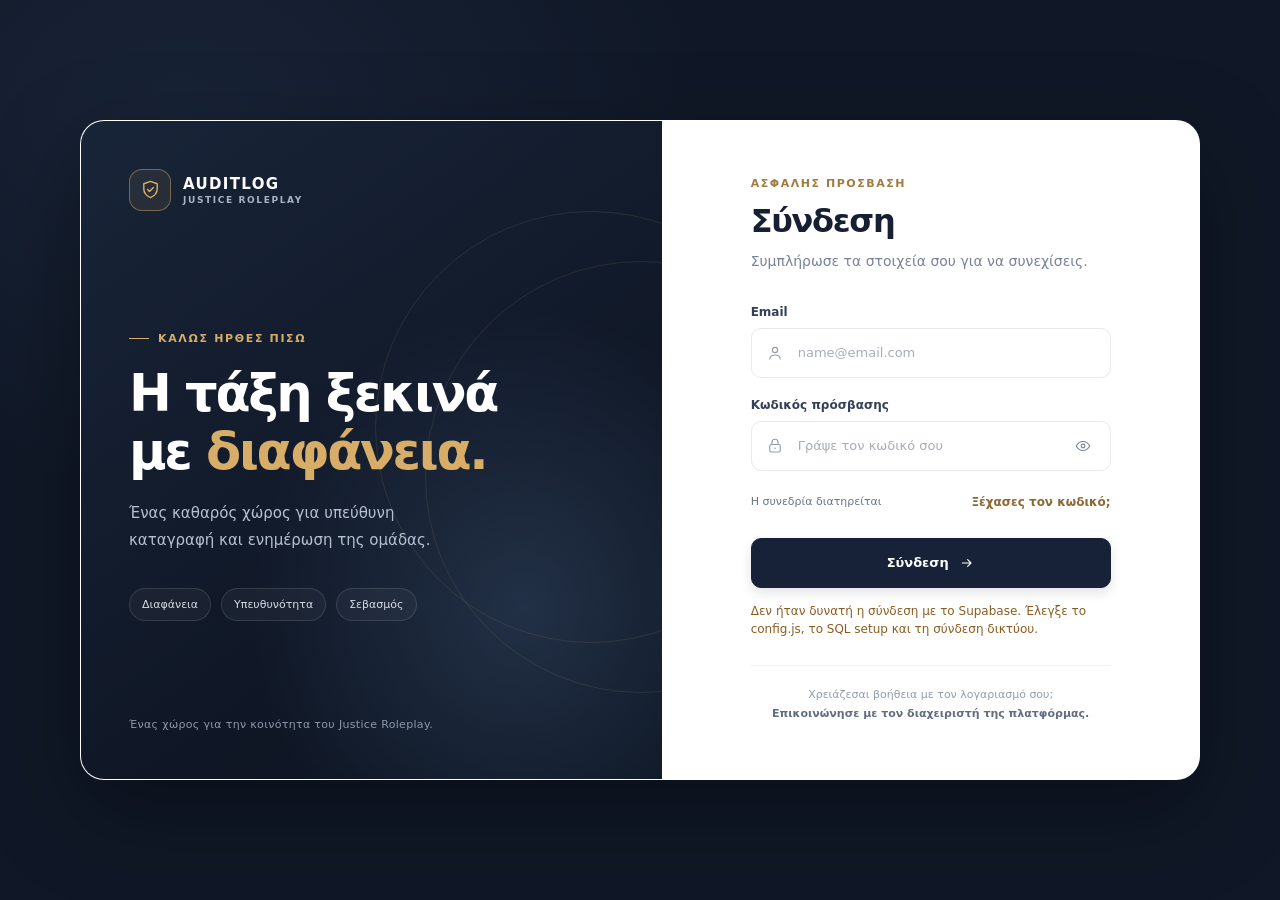
==== index.html @ 9b8187bd "Add Supabase ticketing app Co-authored-by: Copilot <223556219+Copilot@users.noreply.github.com>" ====
<!DOCTYPE html>
<html lang="el">
<head>
    <meta charset="UTF-8">
    <meta name="viewport" content="width=device-width, initial-scale=1.0">
    <meta name="theme-color" content="#101827">
    <meta name="description" content="Συνδεθείτε στην πλατφόρμα AuditLog του Justice Roleplay.">
    <title>Σύνδεση | EditorTeam Hellas</title>
    <style>
        :root {
            font-family: Inter, ui-sans-serif, system-ui, -apple-system, BlinkMacSystemFont, "Segoe UI", sans-serif;
            color: #172033;
            font-synthesis: none;
            text-rendering: optimizeLegibility;
            -webkit-font-smoothing: antialiased;
            --gold: #d7ad68;
            --muted: #788196;
        }

        * { box-sizing: border-box; }

        body {
            min-width: 320px;
            min-height: 100vh;
            display: grid;
            place-items: center;
            margin: 0;
            padding: 32px;
            background: radial-gradient(ellipse at 14% 12%, rgb(44 62 91 / 28%), transparent 34%), #101827;
        }

        button, input { font: inherit; }

        .layout {
            width: min(1120px, 100%);
            min-height: 660px;
            display: grid;
            grid-template-columns: 1.04fr .96fr;
            overflow: hidden;
            border: 1px solid rgb(255 255 255 / 9%);
            border-radius: 24px;
            background: #fff;
            box-shadow: 0 32px 90px rgb(0 0 0 / 34%);
        }

        .intro {
            position: relative;
            display: flex;
            flex-direction: column;
            justify-content: space-between;
            overflow: hidden;
            padding: 48px;
            color: #fff;
            background: radial-gradient(ellipse at 76% 74%, rgb(40 57 81 / 75%), transparent 43%), linear-gradient(145deg, #182438, #101827 62%, #0c1421);
        }

        .intro::before, .intro::after {
            position: absolute;
            right: -195px;
            bottom: 86px;
            width: 430px;
            height: 430px;
            border: 1px solid rgb(215 173 104 / 12%);
            border-radius: 50%;
            content: "";
            pointer-events: none;
        }

        .intro::after { right: -145px; bottom: 136px; }
        .brand, .intro-copy, .intro-footer { position: relative; z-index: 1; }

        .brand {
            display: inline-flex;
            align-items: center;
            gap: 12px;
            width: fit-content;
            color: #fff;
            text-decoration: none;
        }

        .brand-mark {
            width: 42px;
            height: 42px;
            display: grid;
            place-items: center;
            border: 1px solid rgb(215 173 104 / 46%);
            border-radius: 13px;
            color: var(--gold);
            background: rgb(215 173 104 / 9%);
        }

        .brand-mark svg { width: 23px; height: 23px; }
        .brand-name { display: grid; gap: 2px; font-size: 15px; font-weight: 700; letter-spacing: .09em; }
        .brand-name small { color: #aab4c4; font-size: 9px; font-weight: 600; letter-spacing: .18em; }

        .intro-copy { max-width: 420px; margin: 70px 0 54px; }
        .eyebrow {
            display: inline-flex;
            align-items: center;
            gap: 9px;
            margin: 0 0 20px;
            color: var(--gold);
            font-size: 11px;
            font-weight: 700;
            letter-spacing: .15em;
            text-transform: uppercase;
        }

        .eyebrow::before { width: 20px; height: 1px; background: currentColor; content: ""; }
        h1 { margin: 0; font-size: clamp(36px, 4vw, 52px); font-weight: 600; letter-spacing: -.045em; line-height: 1.13; }
        h1 span { color: var(--gold); }

        .intro-description { max-width: 350px; margin: 20px 0 0; color: #b7c0ce; font-size: 15px; line-height: 1.8; }
        .principles { display: flex; flex-wrap: wrap; gap: 10px; margin-top: 34px; }
        .principles span { padding: 9px 12px; border: 1px solid rgb(255 255 255 / 12%); border-radius: 999px; color: #d6dce5; background: rgb(255 255 255 / 4%); font-size: 11px; }
        .intro-footer { color: #8d99aa; font-size: 11px; letter-spacing: .03em; }

        .form-panel { display: flex; align-items: center; justify-content: center; padding: 56px clamp(32px, 6vw, 76px); }
        .form-content { width: min(100%, 360px); }
        .form-kicker { margin: 0 0 12px; color: #a17b40; font-size: 11px; font-weight: 700; letter-spacing: .14em; text-transform: uppercase; }
        h2 { margin: 0; color: #172033; font-size: 32px; font-weight: 650; letter-spacing: -.04em; }
        .form-lead { margin: 10px 0 32px; color: var(--muted); font-size: 14px; line-height: 1.65; }
        .field { margin-bottom: 20px; }
        .field-label { display: block; margin-bottom: 9px; color: #344055; font-size: 12px; font-weight: 650; }
        .input-wrap { position: relative; }

        .input-icon {
            position: absolute;
            top: 50%;
            left: 15px;
            width: 18px;
            height: 18px;
            color: #929bad;
            pointer-events: none;
            transform: translateY(-50%);
        }

        .text-input {
            width: 100%;
            height: 50px;
            padding: 0 46px;
            border: 1px solid #e6e9ef;
            border-radius: 10px;
            outline: none;
            color: #172033;
            background: #fff;
            font-size: 13px;
            transition: border-color 160ms ease, box-shadow 160ms ease;
        }

        .text-input::placeholder { color: #a6adba; }
        .text-input:hover { border-color: #cbd1dc; }
        .text-input:focus { border-color: #b08a50; box-shadow: 0 0 0 3px rgb(215 173 104 / 18%); }

        .password-toggle {
            position: absolute;
            top: 50%;
            right: 12px;
            width: 32px;
            height: 32px;
            display: grid;
            place-items: center;
            padding: 0;
            border: 0;
            border-radius: 7px;
            color: #788196;
            background: transparent;
            cursor: pointer;
            transform: translateY(-50%);
        }

        .password-toggle:hover { color: #172033; background: #f3f5f8; }
        .password-toggle svg { width: 18px; height: 18px; }
        .password-toggle:focus-visible, .recovery-button:focus-visible, .submit-button:focus-visible { outline: 3px solid rgb(215 173 104 / 48%); outline-offset: 3px; }
        .form-options { display: flex; align-items: center; justify-content: space-between; gap: 12px; margin: 4px 0 25px; }
        .remember { color: #697387; font-size: 11px; }

        .recovery-button {
            padding: 4px 0;
            border: 0;
            color: #8c6835;
            background: transparent;
            font-size: 12px;
            font-weight: 650;
            cursor: pointer;
        }

        .recovery-button:hover { color: #64491f; text-decoration: underline; text-underline-offset: 3px; }

        .submit-button {
            width: 100%;
            min-height: 50px;
            display: flex;
            align-items: center;
            justify-content: center;
            gap: 10px;
            border: 1px solid #172238;
            border-radius: 10px;
            color: #fff;
            background: #172238;
            box-shadow: 0 5px 12px rgb(23 34 56 / 12%);
            font-size: 13px;
            font-weight: 650;
            cursor: pointer;
            transition: background 160ms ease, transform 160ms ease, box-shadow 160ms ease;
        }

        .submit-button:hover { background: #24334d; box-shadow: 0 8px 18px rgb(23 34 56 / 18%); transform: translateY(-1px); }
        .submit-button:active { transform: translateY(0); }
        .submit-button svg { width: 16px; height: 16px; }
        .status-message { min-height: 20px; margin: 14px 0 0; color: #8b5c21; font-size: 12px; line-height: 1.55; }
        .form-divider { height: 1px; margin: 26px 0 20px; background: #edf0f4; }
        .support-note { margin: 0; color: #929bad; font-size: 11px; line-height: 1.7; text-align: center; }
        .support-note strong { color: #626d80; font-weight: 600; }
        [hidden] { display: none !important; }
        .dashboard { width: min(100%, 560px); }
        .dashboard-header { display: flex; align-items: flex-start; justify-content: space-between; gap: 16px; margin-bottom: 24px; }
        .dashboard-header h2 { font-size: 28px; }
        .dashboard-header p { margin: 7px 0 0; color: var(--muted); font-size: 13px; }
        .sign-out-button { flex: 0 0 auto; padding: 9px 12px; border: 1px solid #e6e9ef; border-radius: 8px; color: #626d80; background: #fff; font-size: 12px; cursor: pointer; }
        .sign-out-button:hover { border-color: #cbd1dc; color: #172033; }
        .ticket-form { padding: 18px; border: 1px solid #e6e9ef; border-radius: 12px; background: #fafbfc; }
        .ticket-form h3, .ticket-list-heading { margin: 0 0 14px; color: #172033; font-size: 14px; font-weight: 650; }
        .ticket-form .field { margin-bottom: 14px; }
        .ticket-form .field:last-of-type { margin-bottom: 16px; }
        .ticket-form textarea { min-height: 100px; padding: 13px 14px; resize: vertical; line-height: 1.5; }
        .ticket-form .text-input { padding-right: 14px; padding-left: 14px; }
        .ticket-form .submit-button { min-height: 44px; }
        .admin-label { display: inline-flex; margin: 0 0 16px; padding: 6px 9px; border-radius: 999px; color: #76551e; background: #f7eedc; font-size: 10px; font-weight: 700; letter-spacing: .05em; }
        .ticket-list-section { margin-top: 26px; }
        .ticket-list-heading { display: flex; align-items: center; justify-content: space-between; }
        .ticket-list { display: grid; gap: 10px; max-height: 290px; overflow-y: auto; }
        .ticket-card { padding: 14px; border: 1px solid #e8ebf0; border-radius: 10px; background: #fff; }
        .ticket-card-top { display: flex; align-items: center; justify-content: space-between; gap: 10px; }
        .ticket-number { color: #8c6835; font-family: ui-monospace, SFMono-Regular, Menlo, monospace; font-size: 12px; font-weight: 700; }
        .ticket-date, .ticket-requester { display: block; margin-top: 5px; color: #929bad; font-size: 10px; }
        .ticket-subject { margin: 12px 0 5px; color: #253148; font-size: 13px; font-weight: 650; overflow-wrap: anywhere; }
        .ticket-description { margin: 0; color: #697387; font-size: 12px; line-height: 1.55; white-space: pre-wrap; overflow-wrap: anywhere; }
        .ticket-status { max-width: 145px; padding: 6px 8px; border: 1px solid #e6e9ef; border-radius: 7px; color: #596477; background: #fff; font-size: 10px; }
        .ticket-message { min-height: 19px; margin: 10px 0 0; color: #697387; font-size: 11px; line-height: 1.5; }
        .ticket-message[data-error="true"] { color: #a33e36; }
        .empty-tickets { padding: 18px 12px; border: 1px dashed #dfe3ea; border-radius: 9px; color: #929bad; font-size: 12px; text-align: center; }

        @media (max-width: 820px) {
            body { padding: 20px; }
            .layout { width: min(700px, 100%); min-height: 0; grid-template-columns: 1fr; border-radius: 20px; }
            .intro { min-height: 250px; padding: 28px 32px; }
            .intro-copy { margin: 34px 0 20px; }
            .intro h1 { max-width: 390px; font-size: 36px; }
            .intro-description, .principles, .intro-footer { display: none; }
            .form-panel { padding: 38px 32px 34px; }
            .dashboard { width: min(100%, 560px); }
        }

        @media (max-width: 420px) {
            body { display: block; padding: 12px; }
            .layout { margin: 0 auto; border-radius: 16px; }
            .intro { min-height: 210px; padding: 22px 24px; }
            .brand-mark { width: 38px; height: 38px; }
            .intro-copy { margin-top: 26px; }
            .intro h1 { font-size: 31px; }
            .form-panel { padding: 32px 24px 28px; }
            h2 { font-size: 29px; }
        }

        @media (prefers-reduced-motion: reduce) {
            *, *::before, *::after { scroll-behavior: auto !important; transition-duration: .01ms !important; }
        }
    </style>
</head>
<body>
    <main class="layout">
        <section class="intro" aria-labelledby="welcome-title">
            <a class="brand" href="./" aria-label="AuditLog — αρχική σελίδα">
                <span class="brand-mark" aria-hidden="true">
                    <svg viewBox="0 0 24 24" fill="none">
                        <path d="M12 3.5 19 6v5.3c0 4.2-2.8 7.4-7 9.2-4.2-1.8-7-5-7-9.2V6l7-2.5Z" stroke="currentColor" stroke-width="1.5" stroke-linejoin="round"/>
                        <path d="m9 12 2 2 4-4" stroke="currentColor" stroke-width="1.5" stroke-linecap="round" stroke-linejoin="round"/>
                    </svg>
                </span>
                <span class="brand-name">AUDITLOG<small>JUSTICE ROLEPLAY</small></span>
            </a>
            <div class="intro-copy">
                <p class="eyebrow">Καλώς ήρθες πίσω</p>
                <h1 id="welcome-title">Η τάξη ξεκινά<br>με <span>διαφάνεια.</span></h1>
                <p class="intro-description">Ένας καθαρός χώρος για υπεύθυνη καταγραφή και ενημέρωση της ομάδας.</p>
                <div class="principles" aria-label="Αρχές της πλατφόρμας">
                    <span>Διαφάνεια</span><span>Υπευθυνότητα</span><span>Σεβασμός</span>
                </div>
            </div>
            <footer class="intro-footer">Ένας χώρος για την κοινότητα του Justice Roleplay.</footer>
        </section>

        <section class="form-panel" aria-labelledby="login-title">
            <div class="form-content" id="auth-view">
                <p class="form-kicker">Ασφαλής πρόσβαση</p>
                <h2 id="login-title">Σύνδεση</h2>
                <p class="form-lead">Συμπλήρωσε τα στοιχεία σου για να συνεχίσεις.</p>
                <form id="login-form">
                    <div class="field">
                        <label class="field-label" for="email">Email</label>
                        <div class="input-wrap">
                            <svg class="input-icon" aria-hidden="true" viewBox="0 0 24 24" fill="none">
                                <circle cx="12" cy="8" r="3.5" stroke="currentColor" stroke-width="1.5"/>
                                <path d="M5 20c.5-3.3 3.1-5.3 7-5.3s6.5 2 7 5.3" stroke="currentColor" stroke-width="1.5" stroke-linecap="round"/>
                            </svg>
                            <input class="text-input" id="email" name="email" type="email" placeholder="name@email.com" autocomplete="email" autocapitalize="none" spellcheck="false" required>
                        </div>
                    </div>
                    <div class="field">
                        <label class="field-label" for="password">Κωδικός πρόσβασης</label>
                        <div class="input-wrap">
                            <svg class="input-icon" aria-hidden="true" viewBox="0 0 24 24" fill="none">
                                <rect x="5" y="10" width="14" height="10" rx="2" stroke="currentColor" stroke-width="1.5"/>
                                <path d="M8 10V7a4 4 0 1 1 8 0v3" stroke="currentColor" stroke-width="1.5" stroke-linecap="round"/>
                                <circle cx="12" cy="15" r="1" fill="currentColor"/>
                            </svg>
                            <input class="text-input" id="password" name="password" type="password" placeholder="Γράψε τον κωδικό σου" autocomplete="current-password" required>
                            <button class="password-toggle" id="password-toggle" type="button" aria-label="Εμφάνιση κωδικού" aria-pressed="false">
                                <svg viewBox="0 0 24 24" fill="none" aria-hidden="true">
                                    <path d="M3 12s3.2-6 9-6 9 6 9 6-3.2 6-9 6-9-6-9-6Z" stroke="currentColor" stroke-width="1.5" stroke-linejoin="round"/>
                                    <circle cx="12" cy="12" r="2.5" stroke="currentColor" stroke-width="1.5"/>
                                </svg>
                            </button>
                        </div>
                    </div>
                    <div class="form-options">
                        <span class="remember">Η συνεδρία διατηρείται</span>
                        <button class="recovery-button" id="recovery-button" type="button">Ξέχασες τον κωδικό;</button>
                    </div>
                    <button class="submit-button" type="submit">
                        Σύνδεση
                        <svg viewBox="0 0 24 24" fill="none" aria-hidden="true"><path d="M5 12h13m-5-5 5 5-5 5" stroke="currentColor" stroke-width="1.7" stroke-linecap="round" stroke-linejoin="round"/></svg>
                    </button>
                    <p class="status-message" id="form-message" role="status" aria-live="polite"></p>
                </form>
                <div class="form-divider" aria-hidden="true"></div>
                <p class="support-note">Χρειάζεσαι βοήθεια με τον λογαριασμό σου;<br><strong>Επικοινώνησε με τον διαχειριστή της πλατφόρμας.</strong></p>
            </div>
            <section class="form-content" id="password-reset-view" aria-labelledby="reset-title" hidden>
                <p class="form-kicker">Ανάκτηση λογαριασμού</p>
                <h2 id="reset-title">Νέος κωδικός</h2>
                <p class="form-lead">Επίλεξε νέο κωδικό πρόσβασης τουλάχιστον 10 χαρακτήρων.</p>
                <form id="password-reset-form">
                    <div class="field">
                        <label class="field-label" for="new-password">Νέος κωδικός</label>
                        <input class="text-input" id="new-password" name="password" type="password" autocomplete="new-password" minlength="10" required>
                    </div>
                    <div class="field">
                        <label class="field-label" for="confirm-password">Επιβεβαίωση κωδικού</label>
                        <input class="text-input" id="confirm-password" name="confirm-password" type="password" autocomplete="new-password" minlength="10" required>
                    </div>
                    <button class="submit-button" type="submit">Αποθήκευση κωδικού</button>
                    <p class="status-message" id="reset-message" role="status" aria-live="polite"></p>
                </form>
            </section>
            <section class="dashboard" id="tickets-view" aria-labelledby="dashboard-title" hidden>
                <div class="dashboard-header">
                    <div>
                        <p class="form-kicker">Κέντρο αιτημάτων</p>
                        <h2 id="dashboard-title">Τα tickets</h2>
                        <p id="account-label"></p>
                    </div>
                    <button class="sign-out-button" id="sign-out-button" type="button">Αποσύνδεση</button>
                </div>
                <p class="admin-label" id="admin-label" hidden>ΔΙΑΧΕΙΡΙΣΗ ADMIN</p>
                <form class="ticket-form" id="ticket-form">
                    <h3>Νέο αίτημα</h3>
                    <div class="field">
                        <label class="field-label" for="ticket-subject">Θέμα</label>
                        <input class="text-input" id="ticket-subject" name="subject" type="text" maxlength="120" placeholder="Σύντομη περιγραφή του αιτήματος" required>
                    </div>
                    <div class="field">
                        <label class="field-label" for="ticket-description">Περιγραφή</label>
                        <textarea class="text-input" id="ticket-description" name="description" maxlength="5000" placeholder="Περιέγραψε το αίτημά σου με λεπτομέρειες..." required></textarea>
                    </div>
                    <button class="submit-button" type="submit">Υποβολή ticket</button>
                    <p class="ticket-message" id="create-message" role="status" aria-live="polite"></p>
                </form>
                <section class="ticket-list-section" aria-labelledby="ticket-list-title">
                    <h3 class="ticket-list-heading" id="ticket-list-title">Τα αιτήματά σου</h3>
                    <div class="ticket-list" id="ticket-list" aria-live="polite"></div>
                    <p class="ticket-message" id="list-message" role="status" aria-live="polite"></p>
                </section>
            </section>
        </section>
    </main>
    <script type="module" src="./app.js"></script>
</body>
</html>
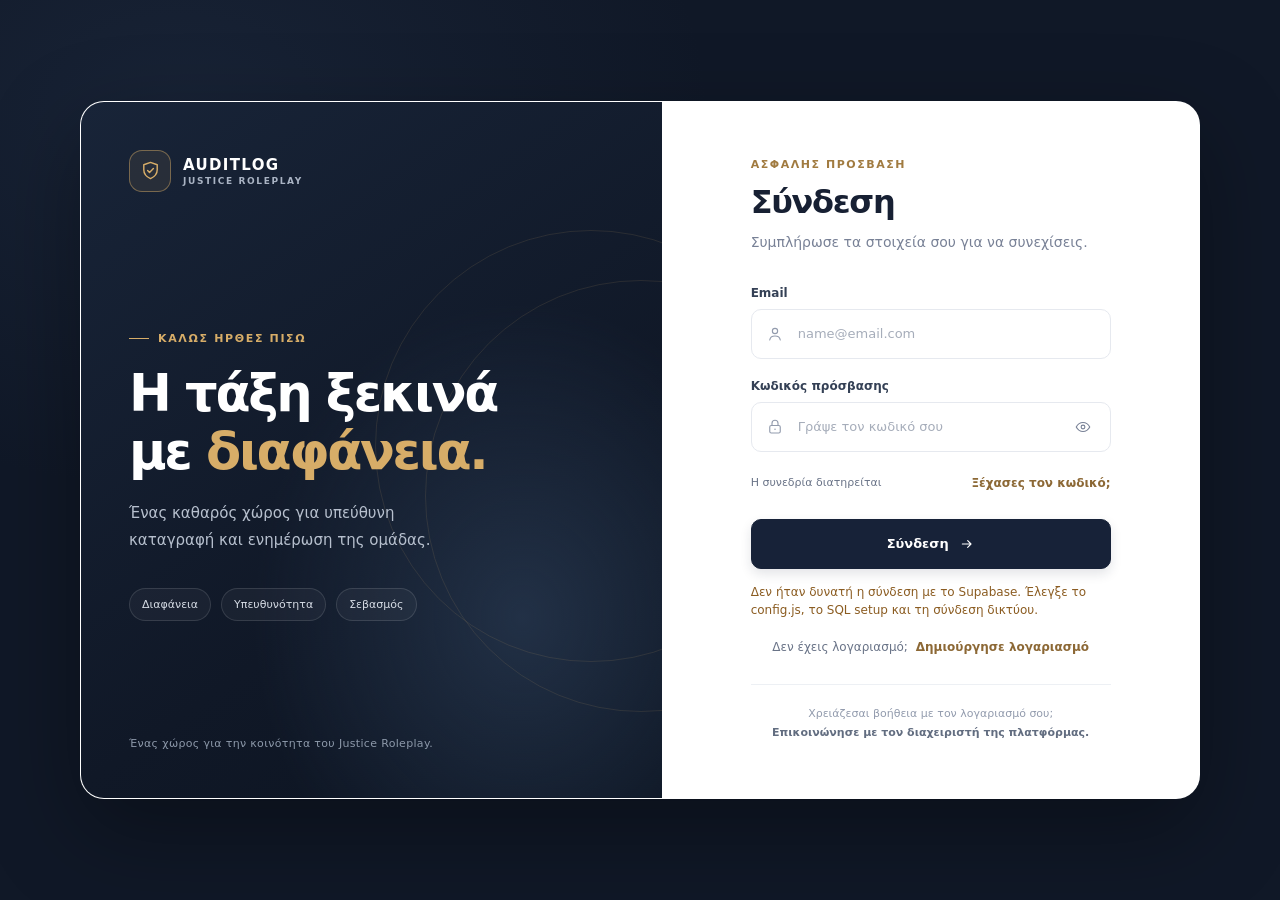
==== commit 1aa07275: "Pending changes exported from your codespace" ====
--- a/index.html
+++ b/index.html
@@ -6,269 +6,17 @@
     <meta name="theme-color" content="#101827">
     <meta name="description" content="Συνδεθείτε στην πλατφόρμα AuditLog του Justice Roleplay.">
     <title>Σύνδεση | EditorTeam Hellas</title>
-    <style>
-        :root {
-            font-family: Inter, ui-sans-serif, system-ui, -apple-system, BlinkMacSystemFont, "Segoe UI", sans-serif;
-            color: #172033;
-            font-synthesis: none;
-            text-rendering: optimizeLegibility;
-            -webkit-font-smoothing: antialiased;
-            --gold: #d7ad68;
-            --muted: #788196;
-        }
-
-        * { box-sizing: border-box; }
-
-        body {
-            min-width: 320px;
-            min-height: 100vh;
-            display: grid;
-            place-items: center;
-            margin: 0;
-            padding: 32px;
-            background: radial-gradient(ellipse at 14% 12%, rgb(44 62 91 / 28%), transparent 34%), #101827;
-        }
-
-        button, input { font: inherit; }
-
-        .layout {
-            width: min(1120px, 100%);
-            min-height: 660px;
-            display: grid;
-            grid-template-columns: 1.04fr .96fr;
-            overflow: hidden;
-            border: 1px solid rgb(255 255 255 / 9%);
-            border-radius: 24px;
-            background: #fff;
-            box-shadow: 0 32px 90px rgb(0 0 0 / 34%);
-        }
-
-        .intro {
-            position: relative;
-            display: flex;
-            flex-direction: column;
-            justify-content: space-between;
-            overflow: hidden;
-            padding: 48px;
-            color: #fff;
-            background: radial-gradient(ellipse at 76% 74%, rgb(40 57 81 / 75%), transparent 43%), linear-gradient(145deg, #182438, #101827 62%, #0c1421);
-        }
-
-        .intro::before, .intro::after {
-            position: absolute;
-            right: -195px;
-            bottom: 86px;
-            width: 430px;
-            height: 430px;
-            border: 1px solid rgb(215 173 104 / 12%);
-            border-radius: 50%;
-            content: "";
-            pointer-events: none;
-        }
-
-        .intro::after { right: -145px; bottom: 136px; }
-        .brand, .intro-copy, .intro-footer { position: relative; z-index: 1; }
-
-        .brand {
-            display: inline-flex;
-            align-items: center;
-            gap: 12px;
-            width: fit-content;
-            color: #fff;
-            text-decoration: none;
-        }
-
-        .brand-mark {
-            width: 42px;
-            height: 42px;
-            display: grid;
-            place-items: center;
-            border: 1px solid rgb(215 173 104 / 46%);
-            border-radius: 13px;
-            color: var(--gold);
-            background: rgb(215 173 104 / 9%);
-        }
-
-        .brand-mark svg { width: 23px; height: 23px; }
-        .brand-name { display: grid; gap: 2px; font-size: 15px; font-weight: 700; letter-spacing: .09em; }
-        .brand-name small { color: #aab4c4; font-size: 9px; font-weight: 600; letter-spacing: .18em; }
-
-        .intro-copy { max-width: 420px; margin: 70px 0 54px; }
-        .eyebrow {
-            display: inline-flex;
-            align-items: center;
-            gap: 9px;
-            margin: 0 0 20px;
-            color: var(--gold);
-            font-size: 11px;
-            font-weight: 700;
-            letter-spacing: .15em;
-            text-transform: uppercase;
-        }
-
-        .eyebrow::before { width: 20px; height: 1px; background: currentColor; content: ""; }
-        h1 { margin: 0; font-size: clamp(36px, 4vw, 52px); font-weight: 600; letter-spacing: -.045em; line-height: 1.13; }
-        h1 span { color: var(--gold); }
-
-        .intro-description { max-width: 350px; margin: 20px 0 0; color: #b7c0ce; font-size: 15px; line-height: 1.8; }
-        .principles { display: flex; flex-wrap: wrap; gap: 10px; margin-top: 34px; }
-        .principles span { padding: 9px 12px; border: 1px solid rgb(255 255 255 / 12%); border-radius: 999px; color: #d6dce5; background: rgb(255 255 255 / 4%); font-size: 11px; }
-        .intro-footer { color: #8d99aa; font-size: 11px; letter-spacing: .03em; }
-
-        .form-panel { display: flex; align-items: center; justify-content: center; padding: 56px clamp(32px, 6vw, 76px); }
-        .form-content { width: min(100%, 360px); }
-        .form-kicker { margin: 0 0 12px; color: #a17b40; font-size: 11px; font-weight: 700; letter-spacing: .14em; text-transform: uppercase; }
-        h2 { margin: 0; color: #172033; font-size: 32px; font-weight: 650; letter-spacing: -.04em; }
-        .form-lead { margin: 10px 0 32px; color: var(--muted); font-size: 14px; line-height: 1.65; }
-        .field { margin-bottom: 20px; }
-        .field-label { display: block; margin-bottom: 9px; color: #344055; font-size: 12px; font-weight: 650; }
-        .input-wrap { position: relative; }
-
-        .input-icon {
-            position: absolute;
-            top: 50%;
-            left: 15px;
-            width: 18px;
-            height: 18px;
-            color: #929bad;
-            pointer-events: none;
-            transform: translateY(-50%);
-        }
-
-        .text-input {
-            width: 100%;
-            height: 50px;
-            padding: 0 46px;
-            border: 1px solid #e6e9ef;
-            border-radius: 10px;
-            outline: none;
-            color: #172033;
-            background: #fff;
-            font-size: 13px;
-            transition: border-color 160ms ease, box-shadow 160ms ease;
-        }
-
-        .text-input::placeholder { color: #a6adba; }
-        .text-input:hover { border-color: #cbd1dc; }
-        .text-input:focus { border-color: #b08a50; box-shadow: 0 0 0 3px rgb(215 173 104 / 18%); }
-
-        .password-toggle {
-            position: absolute;
-            top: 50%;
-            right: 12px;
-            width: 32px;
-            height: 32px;
-            display: grid;
-            place-items: center;
-            padding: 0;
-            border: 0;
-            border-radius: 7px;
-            color: #788196;
-            background: transparent;
-            cursor: pointer;
-            transform: translateY(-50%);
-        }
-
-        .password-toggle:hover { color: #172033; background: #f3f5f8; }
-        .password-toggle svg { width: 18px; height: 18px; }
-        .password-toggle:focus-visible, .recovery-button:focus-visible, .submit-button:focus-visible { outline: 3px solid rgb(215 173 104 / 48%); outline-offset: 3px; }
-        .form-options { display: flex; align-items: center; justify-content: space-between; gap: 12px; margin: 4px 0 25px; }
-        .remember { color: #697387; font-size: 11px; }
-
-        .recovery-button {
-            padding: 4px 0;
-            border: 0;
-            color: #8c6835;
-            background: transparent;
-            font-size: 12px;
-            font-weight: 650;
-            cursor: pointer;
-        }
-
-        .recovery-button:hover { color: #64491f; text-decoration: underline; text-underline-offset: 3px; }
-
-        .submit-button {
-            width: 100%;
-            min-height: 50px;
-            display: flex;
-            align-items: center;
-            justify-content: center;
-            gap: 10px;
-            border: 1px solid #172238;
-            border-radius: 10px;
-            color: #fff;
-            background: #172238;
-            box-shadow: 0 5px 12px rgb(23 34 56 / 12%);
-            font-size: 13px;
-            font-weight: 650;
-            cursor: pointer;
-            transition: background 160ms ease, transform 160ms ease, box-shadow 160ms ease;
-        }
-
-        .submit-button:hover { background: #24334d; box-shadow: 0 8px 18px rgb(23 34 56 / 18%); transform: translateY(-1px); }
-        .submit-button:active { transform: translateY(0); }
-        .submit-button svg { width: 16px; height: 16px; }
-        .status-message { min-height: 20px; margin: 14px 0 0; color: #8b5c21; font-size: 12px; line-height: 1.55; }
-        .form-divider { height: 1px; margin: 26px 0 20px; background: #edf0f4; }
-        .support-note { margin: 0; color: #929bad; font-size: 11px; line-height: 1.7; text-align: center; }
-        .support-note strong { color: #626d80; font-weight: 600; }
-        [hidden] { display: none !important; }
-        .dashboard { width: min(100%, 560px); }
-        .dashboard-header { display: flex; align-items: flex-start; justify-content: space-between; gap: 16px; margin-bottom: 24px; }
-        .dashboard-header h2 { font-size: 28px; }
-        .dashboard-header p { margin: 7px 0 0; color: var(--muted); font-size: 13px; }
-        .sign-out-button { flex: 0 0 auto; padding: 9px 12px; border: 1px solid #e6e9ef; border-radius: 8px; color: #626d80; background: #fff; font-size: 12px; cursor: pointer; }
-        .sign-out-button:hover { border-color: #cbd1dc; color: #172033; }
-        .ticket-form { padding: 18px; border: 1px solid #e6e9ef; border-radius: 12px; background: #fafbfc; }
-        .ticket-form h3, .ticket-list-heading { margin: 0 0 14px; color: #172033; font-size: 14px; font-weight: 650; }
-        .ticket-form .field { margin-bottom: 14px; }
-        .ticket-form .field:last-of-type { margin-bottom: 16px; }
-        .ticket-form textarea { min-height: 100px; padding: 13px 14px; resize: vertical; line-height: 1.5; }
-        .ticket-form .text-input { padding-right: 14px; padding-left: 14px; }
-        .ticket-form .submit-button { min-height: 44px; }
-        .admin-label { display: inline-flex; margin: 0 0 16px; padding: 6px 9px; border-radius: 999px; color: #76551e; background: #f7eedc; font-size: 10px; font-weight: 700; letter-spacing: .05em; }
-        .ticket-list-section { margin-top: 26px; }
-        .ticket-list-heading { display: flex; align-items: center; justify-content: space-between; }
-        .ticket-list { display: grid; gap: 10px; max-height: 290px; overflow-y: auto; }
-        .ticket-card { padding: 14px; border: 1px solid #e8ebf0; border-radius: 10px; background: #fff; }
-        .ticket-card-top { display: flex; align-items: center; justify-content: space-between; gap: 10px; }
-        .ticket-number { color: #8c6835; font-family: ui-monospace, SFMono-Regular, Menlo, monospace; font-size: 12px; font-weight: 700; }
-        .ticket-date, .ticket-requester { display: block; margin-top: 5px; color: #929bad; font-size: 10px; }
-        .ticket-subject { margin: 12px 0 5px; color: #253148; font-size: 13px; font-weight: 650; overflow-wrap: anywhere; }
-        .ticket-description { margin: 0; color: #697387; font-size: 12px; line-height: 1.55; white-space: pre-wrap; overflow-wrap: anywhere; }
-        .ticket-status { max-width: 145px; padding: 6px 8px; border: 1px solid #e6e9ef; border-radius: 7px; color: #596477; background: #fff; font-size: 10px; }
-        .ticket-message { min-height: 19px; margin: 10px 0 0; color: #697387; font-size: 11px; line-height: 1.5; }
-        .ticket-message[data-error="true"] { color: #a33e36; }
-        .empty-tickets { padding: 18px 12px; border: 1px dashed #dfe3ea; border-radius: 9px; color: #929bad; font-size: 12px; text-align: center; }
-
-        @media (max-width: 820px) {
-            body { padding: 20px; }
-            .layout { width: min(700px, 100%); min-height: 0; grid-template-columns: 1fr; border-radius: 20px; }
-            .intro { min-height: 250px; padding: 28px 32px; }
-            .intro-copy { margin: 34px 0 20px; }
-            .intro h1 { max-width: 390px; font-size: 36px; }
-            .intro-description, .principles, .intro-footer { display: none; }
-            .form-panel { padding: 38px 32px 34px; }
-            .dashboard { width: min(100%, 560px); }
-        }
-
-        @media (max-width: 420px) {
-            body { display: block; padding: 12px; }
-            .layout { margin: 0 auto; border-radius: 16px; }
-            .intro { min-height: 210px; padding: 22px 24px; }
-            .brand-mark { width: 38px; height: 38px; }
-            .intro-copy { margin-top: 26px; }
-            .intro h1 { font-size: 31px; }
-            .form-panel { padding: 32px 24px 28px; }
-            h2 { font-size: 29px; }
-        }
-
-        @media (prefers-reduced-motion: reduce) {
-            *, *::before, *::after { scroll-behavior: auto !important; transition-duration: .01ms !important; }
-        }
-    </style>
+    <link rel="stylesheet" href="./styles.css">
 </head>
 <body>
+    <div class="loading-screen" id="app-loading" role="status" aria-live="polite">
+        <div class="loading-content">
+            <img class="loading-image" src="./assets/loading.svg" alt="" width="160" height="160">
+            <p class="loading-title">AUDITLOG</p>
+            <p class="loading-copy">Προετοιμασία ασφαλούς σύνδεσης...</p>
+            <div class="loading-progress" aria-hidden="true"></div>
+        </div>
+    </div>
     <main class="layout">
         <section class="intro" aria-labelledby="welcome-title">
             <a class="brand" href="./" aria-label="AuditLog — αρχική σελίδα">
@@ -295,7 +43,7 @@
             <div class="form-content" id="auth-view">
                 <p class="form-kicker">Ασφαλής πρόσβαση</p>
                 <h2 id="login-title">Σύνδεση</h2>
-                <p class="form-lead">Συμπλήρωσε τα στοιχεία σου για να συνεχίσεις.</p>
+                <p class="form-lead" id="auth-lead">Συμπλήρωσε τα στοιχεία σου για να συνεχίσεις.</p>
                 <form id="login-form">
                     <div class="field">
                         <label class="field-label" for="email">Email</label>
@@ -329,11 +77,15 @@
                         <button class="recovery-button" id="recovery-button" type="button">Ξέχασες τον κωδικό;</button>
                     </div>
                     <button class="submit-button" type="submit">
-                        Σύνδεση
+                        <span id="submit-label">Σύνδεση</span>
                         <svg viewBox="0 0 24 24" fill="none" aria-hidden="true"><path d="M5 12h13m-5-5 5 5-5 5" stroke="currentColor" stroke-width="1.7" stroke-linecap="round" stroke-linejoin="round"/></svg>
                     </button>
                     <p class="status-message" id="form-message" role="status" aria-live="polite"></p>
                 </form>
+                <p class="auth-switch">
+                    <span id="auth-switch-copy">Δεν έχεις λογαριασμό;</span>
+                    <button class="recovery-button" id="auth-mode-toggle" type="button">Δημιούργησε λογαριασμό</button>
+                </p>
                 <div class="form-divider" aria-hidden="true"></div>
                 <p class="support-note">Χρειάζεσαι βοήθεια με τον λογαριασμό σου;<br><strong>Επικοινώνησε με τον διαχειριστή της πλατφόρμας.</strong></p>
             </div>
--- a/styles.css
+++ b/styles.css
@@ -0,0 +1,301 @@
+        :root {
+            font-family: Inter, ui-sans-serif, system-ui, -apple-system, BlinkMacSystemFont, "Segoe UI", sans-serif;
+            color: #172033;
+            font-synthesis: none;
+            text-rendering: optimizeLegibility;
+            -webkit-font-smoothing: antialiased;
+            --gold: #d7ad68;
+            --muted: #788196;
+        }
+
+        * { box-sizing: border-box; }
+
+        body {
+            min-width: 320px;
+            min-height: 100vh;
+            display: grid;
+            place-items: center;
+            margin: 0;
+            padding: 32px;
+            background: radial-gradient(ellipse at 14% 12%, rgb(44 62 91 / 28%), transparent 34%), #101827;
+        }
+
+        .loading-screen {
+            position: fixed;
+            inset: 0;
+            z-index: 10;
+            display: grid;
+            place-items: center;
+            padding: 24px;
+            color: #fff;
+            background: radial-gradient(ellipse at 50% 42%, #22334d, #101827 62%, #0c1421);
+        }
+
+        .loading-content { display: grid; justify-items: center; text-align: center; }
+        .loading-image { width: 160px; height: 160px; margin-bottom: 20px; }
+        .loading-title { margin: 0; color: #fff; font-size: 15px; font-weight: 650; letter-spacing: .04em; }
+        .loading-copy { margin: 8px 0 0; color: #aab4c4; font-size: 13px; }
+        .loading-progress {
+            width: 150px;
+            height: 3px;
+            margin-top: 24px;
+            overflow: hidden;
+            border-radius: 999px;
+            background: rgb(255 255 255 / 12%);
+        }
+
+        .loading-progress::after {
+            width: 45%;
+            height: 100%;
+            display: block;
+            border-radius: inherit;
+            background: var(--gold);
+            content: "";
+            animation: loading-progress 1.4s ease-in-out infinite;
+        }
+
+        @keyframes loading-progress {
+            from { transform: translateX(-110%); }
+            to { transform: translateX(330%); }
+        }
+
+        button, input { font: inherit; }
+
+        .layout {
+            width: min(1120px, 100%);
+            min-height: 660px;
+            display: grid;
+            grid-template-columns: 1.04fr .96fr;
+            overflow: hidden;
+            border: 1px solid rgb(255 255 255 / 9%);
+            border-radius: 24px;
+            background: #fff;
+            box-shadow: 0 32px 90px rgb(0 0 0 / 34%);
+        }
+
+        .intro {
+            position: relative;
+            display: flex;
+            flex-direction: column;
+            justify-content: space-between;
+            overflow: hidden;
+            padding: 48px;
+            color: #fff;
+            background: radial-gradient(ellipse at 76% 74%, rgb(40 57 81 / 75%), transparent 43%), linear-gradient(145deg, #182438, #101827 62%, #0c1421);
+        }
+
+        .intro::before, .intro::after {
+            position: absolute;
+            right: -195px;
+            bottom: 86px;
+            width: 430px;
+            height: 430px;
+            border: 1px solid rgb(215 173 104 / 12%);
+            border-radius: 50%;
+            content: "";
+            pointer-events: none;
+        }
+
+        .intro::after { right: -145px; bottom: 136px; }
+        .brand, .intro-copy, .intro-footer { position: relative; z-index: 1; }
+
+        .brand {
+            display: inline-flex;
+            align-items: center;
+            gap: 12px;
+            width: fit-content;
+            color: #fff;
+            text-decoration: none;
+        }
+
+        .brand-mark {
+            width: 42px;
+            height: 42px;
+            display: grid;
+            place-items: center;
+            border: 1px solid rgb(215 173 104 / 46%);
+            border-radius: 13px;
+            color: var(--gold);
+            background: rgb(215 173 104 / 9%);
+        }
+
+        .brand-mark svg { width: 23px; height: 23px; }
+        .brand-name { display: grid; gap: 2px; font-size: 15px; font-weight: 700; letter-spacing: .09em; }
+        .brand-name small { color: #aab4c4; font-size: 9px; font-weight: 600; letter-spacing: .18em; }
+
+        .intro-copy { max-width: 420px; margin: 70px 0 54px; }
+        .eyebrow {
+            display: inline-flex;
+            align-items: center;
+            gap: 9px;
+            margin: 0 0 20px;
+            color: var(--gold);
+            font-size: 11px;
+            font-weight: 700;
+            letter-spacing: .15em;
+            text-transform: uppercase;
+        }
+
+        .eyebrow::before { width: 20px; height: 1px; background: currentColor; content: ""; }
+        h1 { margin: 0; font-size: clamp(36px, 4vw, 52px); font-weight: 600; letter-spacing: -.045em; line-height: 1.13; }
+        h1 span { color: var(--gold); }
+
+        .intro-description { max-width: 350px; margin: 20px 0 0; color: #b7c0ce; font-size: 15px; line-height: 1.8; }
+        .principles { display: flex; flex-wrap: wrap; gap: 10px; margin-top: 34px; }
+        .principles span { padding: 9px 12px; border: 1px solid rgb(255 255 255 / 12%); border-radius: 999px; color: #d6dce5; background: rgb(255 255 255 / 4%); font-size: 11px; }
+        .intro-footer { color: #8d99aa; font-size: 11px; letter-spacing: .03em; }
+
+        .form-panel { display: flex; align-items: center; justify-content: center; padding: 56px clamp(32px, 6vw, 76px); }
+        .form-content { width: min(100%, 360px); }
+        .form-kicker { margin: 0 0 12px; color: #a17b40; font-size: 11px; font-weight: 700; letter-spacing: .14em; text-transform: uppercase; }
+        h2 { margin: 0; color: #172033; font-size: 32px; font-weight: 650; letter-spacing: -.04em; }
+        .form-lead { margin: 10px 0 32px; color: var(--muted); font-size: 14px; line-height: 1.65; }
+        .field { margin-bottom: 20px; }
+        .field-label { display: block; margin-bottom: 9px; color: #344055; font-size: 12px; font-weight: 650; }
+        .input-wrap { position: relative; }
+
+        .input-icon {
+            position: absolute;
+            top: 50%;
+            left: 15px;
+            width: 18px;
+            height: 18px;
+            color: #929bad;
+            pointer-events: none;
+            transform: translateY(-50%);
+        }
+
+        .text-input {
+            width: 100%;
+            height: 50px;
+            padding: 0 46px;
+            border: 1px solid #e6e9ef;
+            border-radius: 10px;
+            outline: none;
+            color: #172033;
+            background: #fff;
+            font-size: 13px;
+            transition: border-color 160ms ease, box-shadow 160ms ease;
+        }
+
+        .text-input::placeholder { color: #a6adba; }
+        .text-input:hover { border-color: #cbd1dc; }
+        .text-input:focus { border-color: #b08a50; box-shadow: 0 0 0 3px rgb(215 173 104 / 18%); }
+
+        .password-toggle {
+            position: absolute;
+            top: 50%;
+            right: 12px;
+            width: 32px;
+            height: 32px;
+            display: grid;
+            place-items: center;
+            padding: 0;
+            border: 0;
+            border-radius: 7px;
+            color: #788196;
+            background: transparent;
+            cursor: pointer;
+            transform: translateY(-50%);
+        }
+
+        .password-toggle:hover { color: #172033; background: #f3f5f8; }
+        .password-toggle svg { width: 18px; height: 18px; }
+        .password-toggle:focus-visible, .recovery-button:focus-visible, .submit-button:focus-visible { outline: 3px solid rgb(215 173 104 / 48%); outline-offset: 3px; }
+        .form-options { display: flex; align-items: center; justify-content: space-between; gap: 12px; margin: 4px 0 25px; }
+        .remember { color: #697387; font-size: 11px; }
+
+        .recovery-button {
+            padding: 4px 0;
+            border: 0;
+            color: #8c6835;
+            background: transparent;
+            font-size: 12px;
+            font-weight: 650;
+            cursor: pointer;
+        }
+
+        .recovery-button:hover { color: #64491f; text-decoration: underline; text-underline-offset: 3px; }
+
+        .submit-button {
+            width: 100%;
+            min-height: 50px;
+            display: flex;
+            align-items: center;
+            justify-content: center;
+            gap: 10px;
+            border: 1px solid #172238;
+            border-radius: 10px;
+            color: #fff;
+            background: #172238;
+            box-shadow: 0 5px 12px rgb(23 34 56 / 12%);
+            font-size: 13px;
+            font-weight: 650;
+            cursor: pointer;
+            transition: background 160ms ease, transform 160ms ease, box-shadow 160ms ease;
+        }
+
+        .submit-button:hover { background: #24334d; box-shadow: 0 8px 18px rgb(23 34 56 / 18%); transform: translateY(-1px); }
+        .submit-button:active { transform: translateY(0); }
+        .submit-button svg { width: 16px; height: 16px; }
+        .status-message { min-height: 20px; margin: 14px 0 0; color: #8b5c21; font-size: 12px; line-height: 1.55; }
+        .auth-switch { margin: 16px 0 0; color: #697387; font-size: 12px; text-align: center; }
+        .auth-switch .recovery-button { margin-left: 4px; }
+        .form-divider { height: 1px; margin: 26px 0 20px; background: #edf0f4; }
+        .support-note { margin: 0; color: #929bad; font-size: 11px; line-height: 1.7; text-align: center; }
+        .support-note strong { color: #626d80; font-weight: 600; }
+        [hidden] { display: none !important; }
+        .dashboard { width: min(100%, 560px); }
+        .dashboard-header { display: flex; align-items: flex-start; justify-content: space-between; gap: 16px; margin-bottom: 24px; }
+        .dashboard-header h2 { font-size: 28px; }
+        .dashboard-header p { margin: 7px 0 0; color: var(--muted); font-size: 13px; }
+        .sign-out-button { flex: 0 0 auto; padding: 9px 12px; border: 1px solid #e6e9ef; border-radius: 8px; color: #626d80; background: #fff; font-size: 12px; cursor: pointer; }
+        .sign-out-button:hover { border-color: #cbd1dc; color: #172033; }
+        .ticket-form { padding: 18px; border: 1px solid #e6e9ef; border-radius: 12px; background: #fafbfc; }
+        .ticket-form h3, .ticket-list-heading { margin: 0 0 14px; color: #172033; font-size: 14px; font-weight: 650; }
+        .ticket-form .field { margin-bottom: 14px; }
+        .ticket-form .field:last-of-type { margin-bottom: 16px; }
+        .ticket-form textarea { min-height: 100px; padding: 13px 14px; resize: vertical; line-height: 1.5; }
+        .ticket-form .text-input { padding-right: 14px; padding-left: 14px; }
+        .ticket-form .submit-button { min-height: 44px; }
+        .admin-label { display: inline-flex; margin: 0 0 16px; padding: 6px 9px; border-radius: 999px; color: #76551e; background: #f7eedc; font-size: 10px; font-weight: 700; letter-spacing: .05em; }
+        .ticket-list-section { margin-top: 26px; }
+        .ticket-list-heading { display: flex; align-items: center; justify-content: space-between; }
+        .ticket-list { display: grid; gap: 10px; max-height: 290px; overflow-y: auto; }
+        .ticket-card { padding: 14px; border: 1px solid #e8ebf0; border-radius: 10px; background: #fff; }
+        .ticket-card-top { display: flex; align-items: center; justify-content: space-between; gap: 10px; }
+        .ticket-number { color: #8c6835; font-family: ui-monospace, SFMono-Regular, Menlo, monospace; font-size: 12px; font-weight: 700; }
+        .ticket-date, .ticket-requester { display: block; margin-top: 5px; color: #929bad; font-size: 10px; }
+        .ticket-subject { margin: 12px 0 5px; color: #253148; font-size: 13px; font-weight: 650; overflow-wrap: anywhere; }
+        .ticket-description { margin: 0; color: #697387; font-size: 12px; line-height: 1.55; white-space: pre-wrap; overflow-wrap: anywhere; }
+        .ticket-status { max-width: 145px; padding: 6px 8px; border: 1px solid #e6e9ef; border-radius: 7px; color: #596477; background: #fff; font-size: 10px; }
+        .ticket-message { min-height: 19px; margin: 10px 0 0; color: #697387; font-size: 11px; line-height: 1.5; }
+        .ticket-message[data-error="true"] { color: #a33e36; }
+        .empty-tickets { padding: 18px 12px; border: 1px dashed #dfe3ea; border-radius: 9px; color: #929bad; font-size: 12px; text-align: center; }
+
+        @media (max-width: 820px) {
+            body { padding: 20px; }
+            .layout { width: min(700px, 100%); min-height: 0; grid-template-columns: 1fr; border-radius: 20px; }
+            .intro { min-height: 250px; padding: 28px 32px; }
+            .intro-copy { margin: 34px 0 20px; }
+            .intro h1 { max-width: 390px; font-size: 36px; }
+            .intro-description, .principles, .intro-footer { display: none; }
+            .form-panel { padding: 38px 32px 34px; }
+            .dashboard { width: min(100%, 560px); }
+        }
+
+        @media (max-width: 420px) {
+            body { display: block; padding: 12px; }
+            .layout { margin: 0 auto; border-radius: 16px; }
+            .intro { min-height: 210px; padding: 22px 24px; }
+            .brand-mark { width: 38px; height: 38px; }
+            .intro-copy { margin-top: 26px; }
+            .intro h1 { font-size: 31px; }
+            .form-panel { padding: 32px 24px 28px; }
+            h2 { font-size: 29px; }
+        }
+
+        @media (prefers-reduced-motion: reduce) {
+            *, *::before, *::after { scroll-behavior: auto !important; transition-duration: .01ms !important; }
+            .loading-progress::after { animation: none; }
+        }
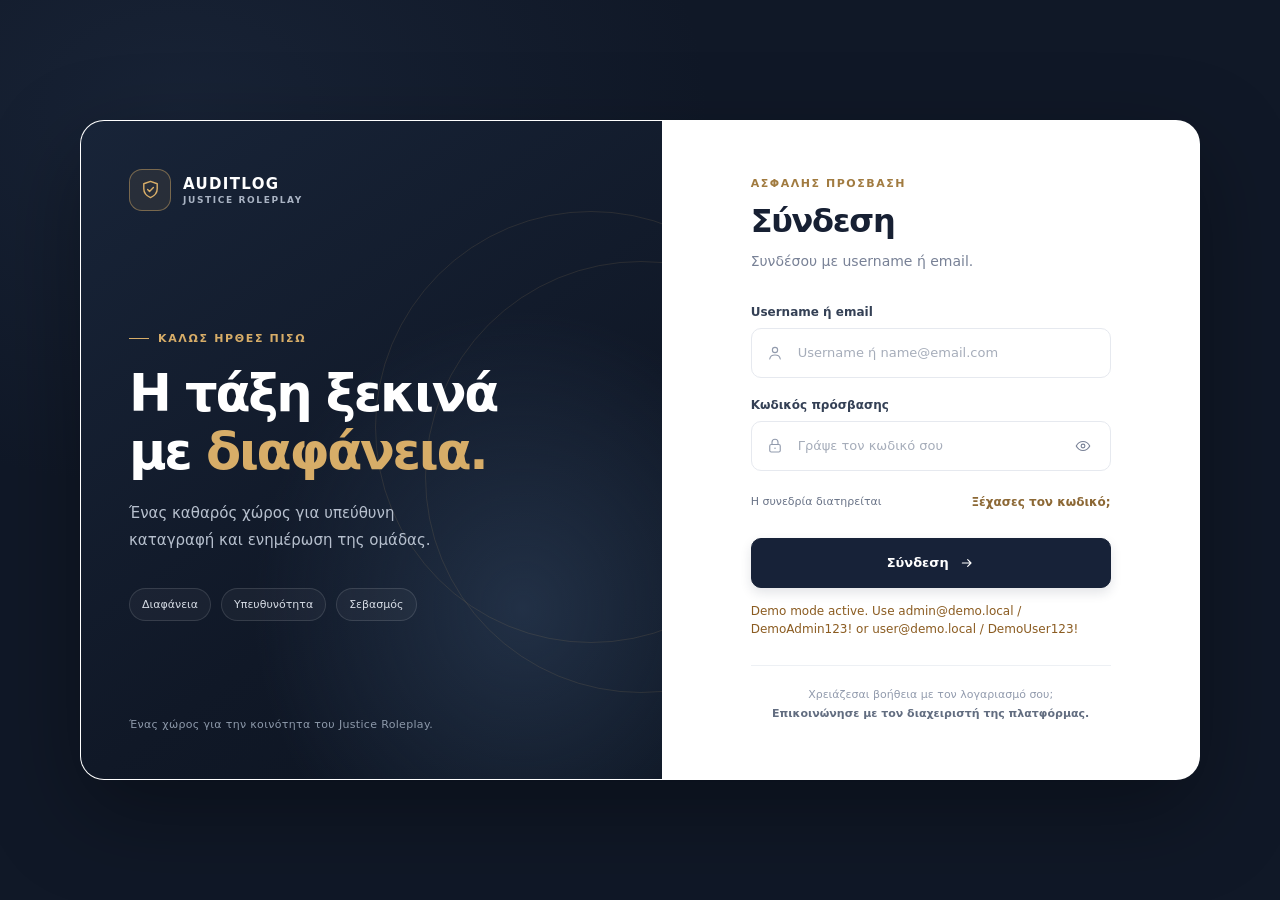
==== commit 2fefb355: "Merge dashboard and Supabase fixes Co-authored-by: Copilot <223556219+Copilot@users.noreply.github.c" ====
--- a/index.html
+++ b/index.html
@@ -46,13 +46,13 @@
                 <p class="form-lead" id="auth-lead">Συμπλήρωσε τα στοιχεία σου για να συνεχίσεις.</p>
                 <form id="login-form">
                     <div class="field">
-                        <label class="field-label" for="email">Email</label>
+                        <label class="field-label" id="account-identifier-label" for="account-identifier">Username ή email</label>
                         <div class="input-wrap">
                             <svg class="input-icon" aria-hidden="true" viewBox="0 0 24 24" fill="none">
                                 <circle cx="12" cy="8" r="3.5" stroke="currentColor" stroke-width="1.5"/>
                                 <path d="M5 20c.5-3.3 3.1-5.3 7-5.3s6.5 2 7 5.3" stroke="currentColor" stroke-width="1.5" stroke-linecap="round"/>
                             </svg>
-                            <input class="text-input" id="email" name="email" type="email" placeholder="name@email.com" autocomplete="email" autocapitalize="none" spellcheck="false" required>
+                            <input class="text-input" id="account-identifier" name="username" type="text" placeholder="Username ή name@email.com" autocomplete="username" autocapitalize="none" spellcheck="false" required>
                         </div>
                     </div>
                     <div class="field">
@@ -92,7 +92,7 @@
             <section class="form-content" id="password-reset-view" aria-labelledby="reset-title" hidden>
                 <p class="form-kicker">Ανάκτηση λογαριασμού</p>
                 <h2 id="reset-title">Νέος κωδικός</h2>
-                <p class="form-lead">Επίλεξε νέο κωδικό πρόσβασης τουλάχιστον 10 χαρακτήρων.</p>
+                <p class="form-lead" id="reset-lead">Επίλεξε νέο κωδικό πρόσβασης τουλάχιστον 10 χαρακτήρων.</p>
                 <form id="password-reset-form">
                     <div class="field">
                         <label class="field-label" for="new-password">Νέος κωδικός</label>
@@ -116,6 +116,11 @@
                     <button class="sign-out-button" id="sign-out-button" type="button">Αποσύνδεση</button>
                 </div>
                 <p class="admin-label" id="admin-label" hidden>ΔΙΑΧΕΙΡΙΣΗ ADMIN</p>
+                <section class="notification-section" id="notification-section" aria-labelledby="notification-title" hidden>
+                    <h3 class="ticket-list-heading" id="notification-title">Εκκρεμείς ειδοποιήσεις εγγραφών</h3>
+                    <div class="notification-list" id="notification-list" aria-live="polite"></div>
+                    <p class="ticket-message" id="notification-message" role="status"></p>
+                </section>
                 <form class="ticket-form" id="ticket-form">
                     <h3>Νέο αίτημα</h3>
                     <div class="field">
--- a/styles.css
+++ b/styles.css
@@ -201,7 +201,7 @@
 
         .password-toggle:hover { color: #172033; background: #f3f5f8; }
         .password-toggle svg { width: 18px; height: 18px; }
-        .password-toggle:focus-visible, .recovery-button:focus-visible, .submit-button:focus-visible { outline: 3px solid rgb(215 173 104 / 48%); outline-offset: 3px; }
+        .password-toggle:focus-visible, .recovery-button:focus-visible, .submit-button:focus-visible, .discord-button:focus-visible { outline: 3px solid rgb(215 173 104 / 48%); outline-offset: 3px; }
         .form-options { display: flex; align-items: center; justify-content: space-between; gap: 12px; margin: 4px 0 25px; }
         .remember { color: #697387; font-size: 11px; }
 
@@ -238,6 +238,13 @@
         .submit-button:hover { background: #24334d; box-shadow: 0 8px 18px rgb(23 34 56 / 18%); transform: translateY(-1px); }
         .submit-button:active { transform: translateY(0); }
         .submit-button svg { width: 16px; height: 16px; }
+        .oauth-separator { display: flex; align-items: center; gap: 12px; margin: 18px 0 12px; color: #929bad; font-size: 11px; }
+        .oauth-separator::before, .oauth-separator::after { height: 1px; flex: 1; background: #edf0f4; content: ""; }
+        .discord-button { width: 100%; min-height: 46px; display: flex; align-items: center; justify-content: center; gap: 10px; border: 1px solid #5865f2; border-radius: 10px; color: #fff; background: #5865f2; font-size: 13px; font-weight: 650; cursor: pointer; transition: background 160ms ease, transform 160ms ease; }
+        .discord-button:hover { background: #4752c4; transform: translateY(-1px); }
+        .discord-button:active { transform: translateY(0); }
+        .discord-button svg { width: 19px; height: 19px; }
+        .discord-button:disabled { opacity: .6; cursor: wait; }
         .status-message { min-height: 20px; margin: 14px 0 0; color: #8b5c21; font-size: 12px; line-height: 1.55; }
         .auth-switch { margin: 16px 0 0; color: #697387; font-size: 12px; text-align: center; }
         .auth-switch .recovery-button { margin-left: 4px; }
@@ -262,6 +269,13 @@
         .ticket-list-section { margin-top: 26px; }
         .ticket-list-heading { display: flex; align-items: center; justify-content: space-between; }
         .ticket-list { display: grid; gap: 10px; max-height: 290px; overflow-y: auto; }
+        .notification-section { margin: 0 0 18px; padding: 14px; border: 1px solid #e6dcc4; border-radius: 10px; background: #fdfaf3; }
+        .notification-list { display: grid; gap: 8px; max-height: 180px; overflow-y: auto; }
+        .notification-card { display: flex; align-items: center; justify-content: space-between; gap: 12px; padding: 10px; border: 1px solid #ede4ce; border-radius: 8px; background: #fff; }
+        .notification-copy { min-width: 0; }
+        .notification-copy strong { display: block; color: #253148; font-size: 12px; }
+        .notification-copy small { display: block; margin-top: 4px; color: #929bad; font-size: 10px; }
+        .notification-button { flex: 0 0 auto; padding: 7px 9px; border: 1px solid #dce2eb; border-radius: 7px; color: #445168; background: #fff; font-size: 10px; cursor: pointer; }
         .ticket-card { padding: 14px; border: 1px solid #e8ebf0; border-radius: 10px; background: #fff; }
         .ticket-card-top { display: flex; align-items: center; justify-content: space-between; gap: 10px; }
         .ticket-number { color: #8c6835; font-family: ui-monospace, SFMono-Regular, Menlo, monospace; font-size: 12px; font-weight: 700; }
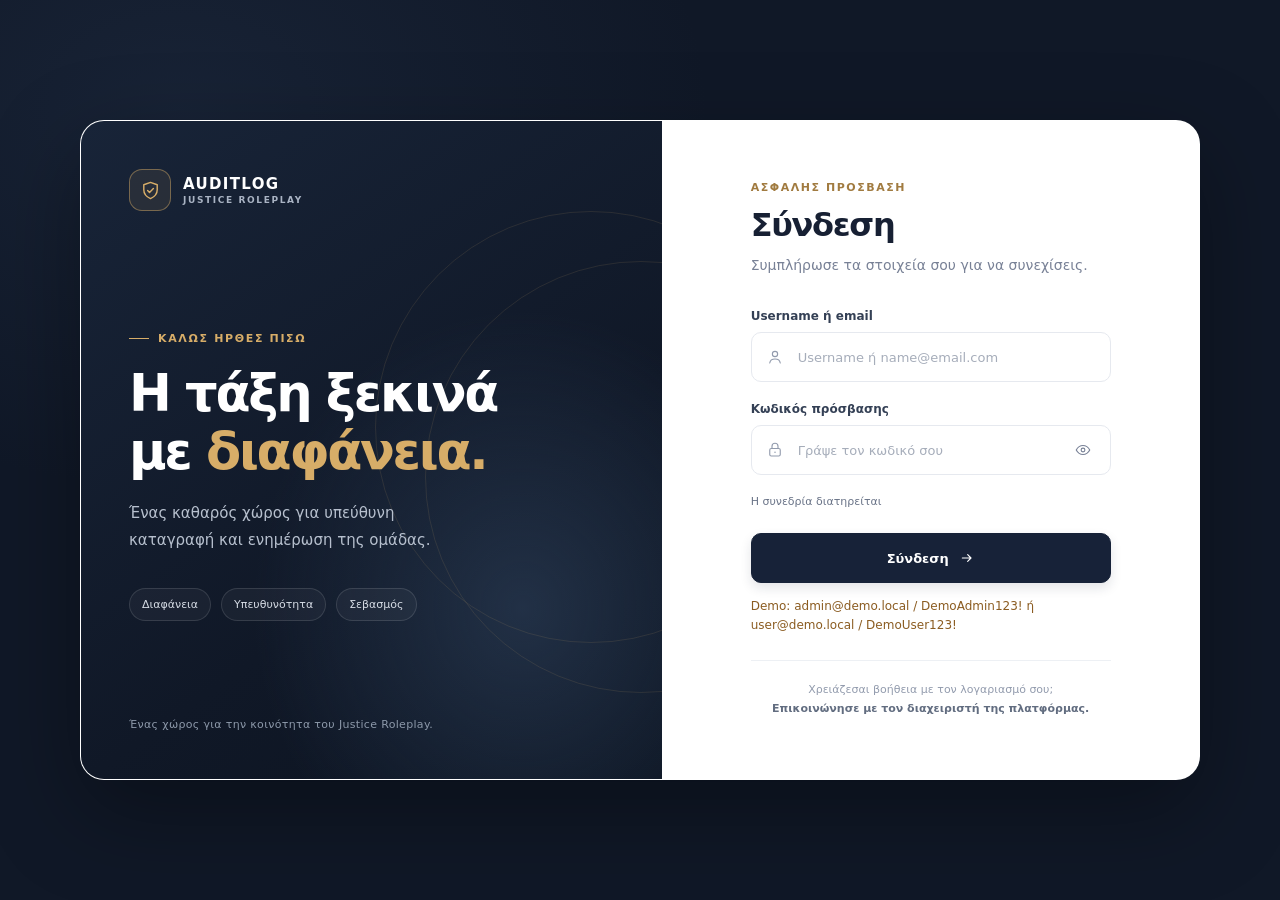
==== commit c22bc078: "Create separate responsive user dashboard Co-authored-by: Copilot <223556219+Copilot@users.noreply.g" ====
--- a/index.html
+++ b/index.html
@@ -40,7 +40,7 @@
         </section>
 
         <section class="form-panel" aria-labelledby="login-title">
-            <div class="form-content" id="auth-view">
+            <div class="form-content" id="login-view">
                 <p class="form-kicker">Ασφαλής πρόσβαση</p>
                 <h2 id="login-title">Σύνδεση</h2>
                 <p class="form-lead" id="auth-lead">Συμπλήρωσε τα στοιχεία σου για να συνεχίσεις.</p>
@@ -76,7 +76,7 @@
                         <span class="remember">Η συνεδρία διατηρείται</span>
                         <button class="recovery-button" id="recovery-button" type="button">Ξέχασες τον κωδικό;</button>
                     </div>
-                    <button class="submit-button" type="submit">
+                    <button class="submit-button" id="submit-button" type="submit">
                         <span id="submit-label">Σύνδεση</span>
                         <svg viewBox="0 0 24 24" fill="none" aria-hidden="true"><path d="M5 12h13m-5-5 5 5-5 5" stroke="currentColor" stroke-width="1.7" stroke-linecap="round" stroke-linejoin="round"/></svg>
                     </button>
@@ -106,40 +106,6 @@
                     <p class="status-message" id="reset-message" role="status" aria-live="polite"></p>
                 </form>
             </section>
-            <section class="dashboard" id="tickets-view" aria-labelledby="dashboard-title" hidden>
-                <div class="dashboard-header">
-                    <div>
-                        <p class="form-kicker">Κέντρο αιτημάτων</p>
-                        <h2 id="dashboard-title">Τα tickets</h2>
-                        <p id="account-label"></p>
-                    </div>
-                    <button class="sign-out-button" id="sign-out-button" type="button">Αποσύνδεση</button>
-                </div>
-                <p class="admin-label" id="admin-label" hidden>ΔΙΑΧΕΙΡΙΣΗ ADMIN</p>
-                <section class="notification-section" id="notification-section" aria-labelledby="notification-title" hidden>
-                    <h3 class="ticket-list-heading" id="notification-title">Εκκρεμείς ειδοποιήσεις εγγραφών</h3>
-                    <div class="notification-list" id="notification-list" aria-live="polite"></div>
-                    <p class="ticket-message" id="notification-message" role="status"></p>
-                </section>
-                <form class="ticket-form" id="ticket-form">
-                    <h3>Νέο αίτημα</h3>
-                    <div class="field">
-                        <label class="field-label" for="ticket-subject">Θέμα</label>
-                        <input class="text-input" id="ticket-subject" name="subject" type="text" maxlength="120" placeholder="Σύντομη περιγραφή του αιτήματος" required>
-                    </div>
-                    <div class="field">
-                        <label class="field-label" for="ticket-description">Περιγραφή</label>
-                        <textarea class="text-input" id="ticket-description" name="description" maxlength="5000" placeholder="Περιέγραψε το αίτημά σου με λεπτομέρειες..." required></textarea>
-                    </div>
-                    <button class="submit-button" type="submit">Υποβολή ticket</button>
-                    <p class="ticket-message" id="create-message" role="status" aria-live="polite"></p>
-                </form>
-                <section class="ticket-list-section" aria-labelledby="ticket-list-title">
-                    <h3 class="ticket-list-heading" id="ticket-list-title">Τα αιτήματά σου</h3>
-                    <div class="ticket-list" id="ticket-list" aria-live="polite"></div>
-                    <p class="ticket-message" id="list-message" role="status" aria-live="polite"></p>
-                </section>
-            </section>
         </section>
     </main>
     <script type="module" src="./app.js"></script>
--- a/styles.css
+++ b/styles.css
@@ -252,41 +252,6 @@
         .support-note { margin: 0; color: #929bad; font-size: 11px; line-height: 1.7; text-align: center; }
         .support-note strong { color: #626d80; font-weight: 600; }
         [hidden] { display: none !important; }
-        .dashboard { width: min(100%, 560px); }
-        .dashboard-header { display: flex; align-items: flex-start; justify-content: space-between; gap: 16px; margin-bottom: 24px; }
-        .dashboard-header h2 { font-size: 28px; }
-        .dashboard-header p { margin: 7px 0 0; color: var(--muted); font-size: 13px; }
-        .sign-out-button { flex: 0 0 auto; padding: 9px 12px; border: 1px solid #e6e9ef; border-radius: 8px; color: #626d80; background: #fff; font-size: 12px; cursor: pointer; }
-        .sign-out-button:hover { border-color: #cbd1dc; color: #172033; }
-        .ticket-form { padding: 18px; border: 1px solid #e6e9ef; border-radius: 12px; background: #fafbfc; }
-        .ticket-form h3, .ticket-list-heading { margin: 0 0 14px; color: #172033; font-size: 14px; font-weight: 650; }
-        .ticket-form .field { margin-bottom: 14px; }
-        .ticket-form .field:last-of-type { margin-bottom: 16px; }
-        .ticket-form textarea { min-height: 100px; padding: 13px 14px; resize: vertical; line-height: 1.5; }
-        .ticket-form .text-input { padding-right: 14px; padding-left: 14px; }
-        .ticket-form .submit-button { min-height: 44px; }
-        .admin-label { display: inline-flex; margin: 0 0 16px; padding: 6px 9px; border-radius: 999px; color: #76551e; background: #f7eedc; font-size: 10px; font-weight: 700; letter-spacing: .05em; }
-        .ticket-list-section { margin-top: 26px; }
-        .ticket-list-heading { display: flex; align-items: center; justify-content: space-between; }
-        .ticket-list { display: grid; gap: 10px; max-height: 290px; overflow-y: auto; }
-        .notification-section { margin: 0 0 18px; padding: 14px; border: 1px solid #e6dcc4; border-radius: 10px; background: #fdfaf3; }
-        .notification-list { display: grid; gap: 8px; max-height: 180px; overflow-y: auto; }
-        .notification-card { display: flex; align-items: center; justify-content: space-between; gap: 12px; padding: 10px; border: 1px solid #ede4ce; border-radius: 8px; background: #fff; }
-        .notification-copy { min-width: 0; }
-        .notification-copy strong { display: block; color: #253148; font-size: 12px; }
-        .notification-copy small { display: block; margin-top: 4px; color: #929bad; font-size: 10px; }
-        .notification-button { flex: 0 0 auto; padding: 7px 9px; border: 1px solid #dce2eb; border-radius: 7px; color: #445168; background: #fff; font-size: 10px; cursor: pointer; }
-        .ticket-card { padding: 14px; border: 1px solid #e8ebf0; border-radius: 10px; background: #fff; }
-        .ticket-card-top { display: flex; align-items: center; justify-content: space-between; gap: 10px; }
-        .ticket-number { color: #8c6835; font-family: ui-monospace, SFMono-Regular, Menlo, monospace; font-size: 12px; font-weight: 700; }
-        .ticket-date, .ticket-requester { display: block; margin-top: 5px; color: #929bad; font-size: 10px; }
-        .ticket-subject { margin: 12px 0 5px; color: #253148; font-size: 13px; font-weight: 650; overflow-wrap: anywhere; }
-        .ticket-description { margin: 0; color: #697387; font-size: 12px; line-height: 1.55; white-space: pre-wrap; overflow-wrap: anywhere; }
-        .ticket-status { max-width: 145px; padding: 6px 8px; border: 1px solid #e6e9ef; border-radius: 7px; color: #596477; background: #fff; font-size: 10px; }
-        .ticket-message { min-height: 19px; margin: 10px 0 0; color: #697387; font-size: 11px; line-height: 1.5; }
-        .ticket-message[data-error="true"] { color: #a33e36; }
-        .empty-tickets { padding: 18px 12px; border: 1px dashed #dfe3ea; border-radius: 9px; color: #929bad; font-size: 12px; text-align: center; }
-
         @media (max-width: 820px) {
             body { padding: 20px; }
             .layout { width: min(700px, 100%); min-height: 0; grid-template-columns: 1fr; border-radius: 20px; }
@@ -295,7 +260,6 @@
             .intro h1 { max-width: 390px; font-size: 36px; }
             .intro-description, .principles, .intro-footer { display: none; }
             .form-panel { padding: 38px 32px 34px; }
-            .dashboard { width: min(100%, 560px); }
         }
 
         @media (max-width: 420px) {
